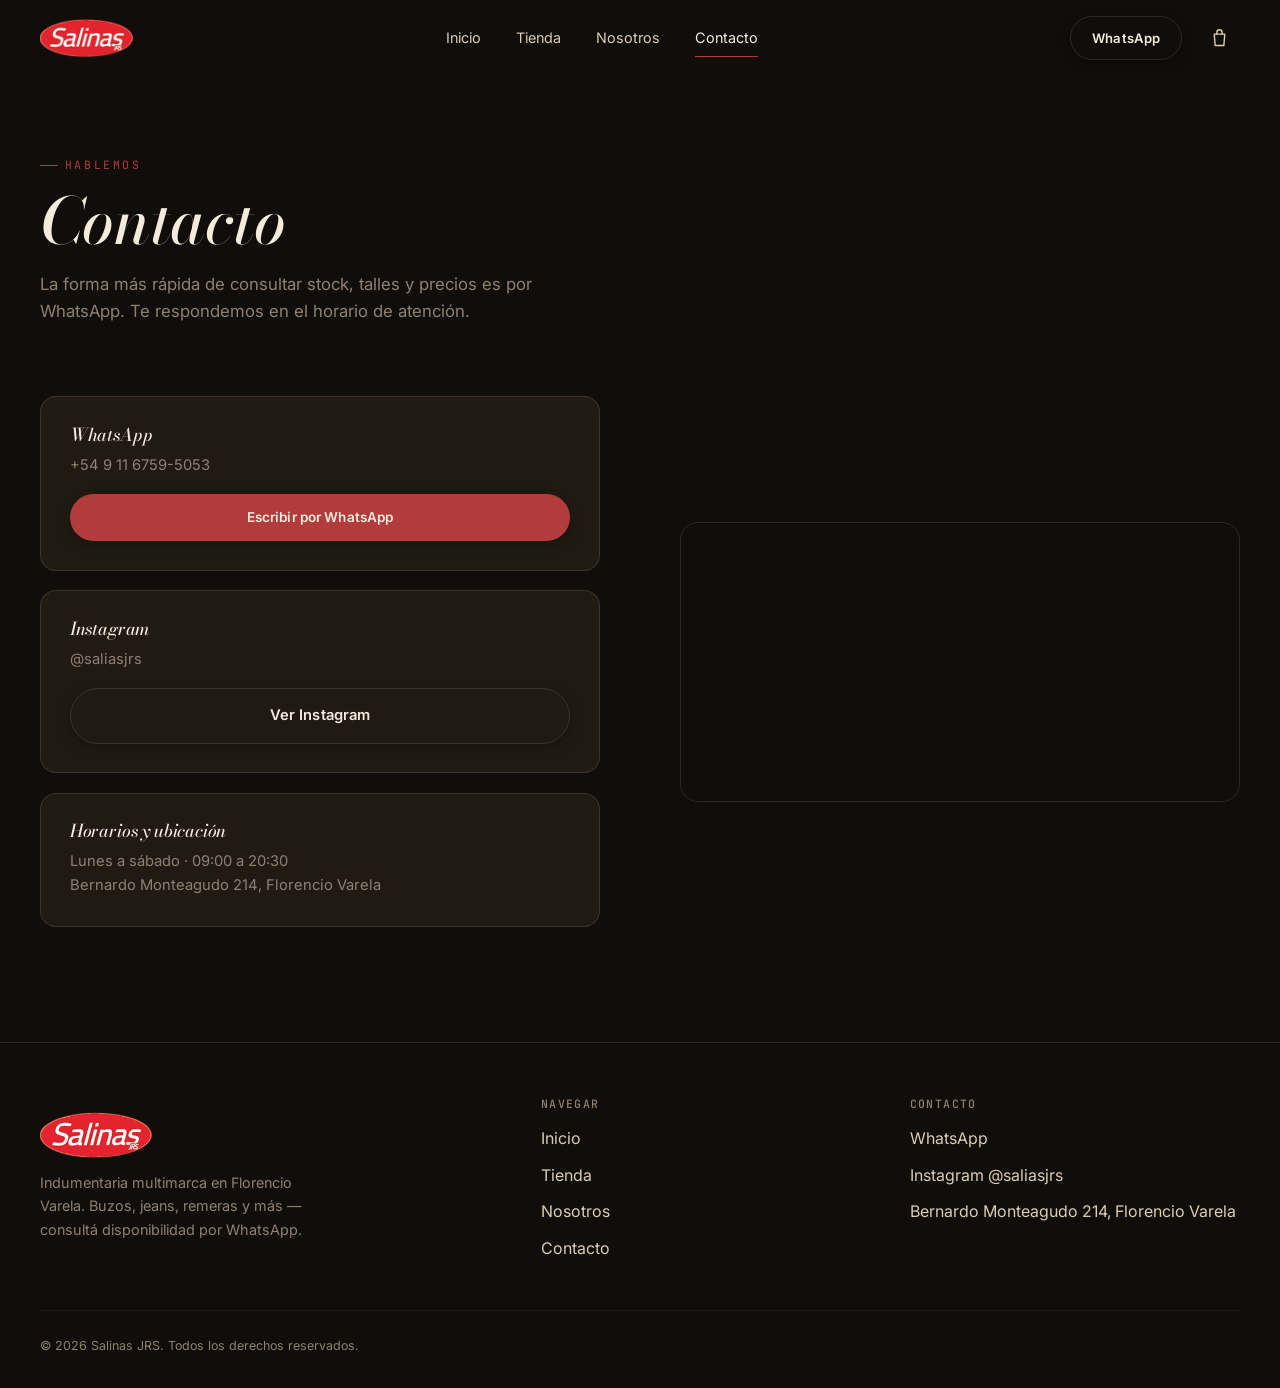
==== contacto.html @ 75f99c07 "Add files via upload" ====
<!doctype html>
<html lang="es">
<head>
<meta charset="utf-8">
<meta name="viewport" content="width=device-width, initial-scale=1">
<title>Contacto · Salinas JRS</title>
<meta name="description" content="Contactá a Salinas JRS por WhatsApp o Instagram. Florencio Varela, Buenos Aires. Lunes a sábado de 09:00 a 20:30.">
<link rel="preconnect" href="https://fonts.googleapis.com">
<link rel="preconnect" href="https://fonts.gstatic.com" crossorigin>
<link rel="stylesheet" href="https://fonts.googleapis.com/css2?family=Bodoni+Moda:ital,wght@0,500;1,500;1,600&family=Inter:wght@300;400;500;600&family=JetBrains+Mono:wght@400;500&display=swap">
<link rel="stylesheet" href="styles.css?v=20260705">
</head>
<body>
<a class="skip-link" href="#main">Saltar al contenido</a>

<div class="splash" data-splash aria-hidden="true">
  <div>
    <p class="splash-mark">Salinas JRS</p>
    <span class="splash-line"></span>
  </div>
</div>

<div class="cursor" data-cursor-root aria-hidden="true">
  <span class="cursor-dot"></span>
  <span class="cursor-ring"></span>
</div>

<header class="nav">
  <div class="container nav-inner">
    <a href="index.html" class="nav-logo"><img src="assets/img/logo.png" alt="Salinas JRS" width="397" height="170"></a>
    <nav class="nav-links" aria-label="Principal">
      <a class="nav-link" href="index.html">Inicio</a>
      <a class="nav-link" href="tienda.html">Tienda</a>
      <a class="nav-link" href="nosotros.html">Nosotros</a>
      <a class="nav-link is-active" href="contacto.html">Contacto</a>
    </nav>
    <div class="nav-actions">
      <a class="btn btn-ghost" href="https://wa.me/5491167595053" target="_blank" rel="noopener">WhatsApp</a>
      <button class="cart-btn" data-cart-btn aria-label="Ver carrito"><svg viewBox="0 0 24 24" fill="none" stroke="currentColor" stroke-width="1.6" stroke-linecap="round" stroke-linejoin="round"><path d="M6 7h12l-1 13H7L6 7Z"/><path d="M9 7V5a3 3 0 0 1 6 0v2"/></svg><span class="cart-badge" data-cart-badge>0</span></button>
      <button class="nav-burger" data-nav-burger aria-label="Abrir menú"><span></span></button>
    </div>
  </div>
</header>

<div class="nav-mobile" data-nav-mobile aria-hidden="true">
  <button class="nav-mobile-close" data-nav-close aria-label="Cerrar menú">CERRAR ✕</button>
  <nav class="nav-mobile-links" aria-label="Menú móvil">
    <a href="index.html">Inicio</a>
    <a href="tienda.html">Tienda</a>
    <a href="nosotros.html">Nosotros</a>
    <a href="contacto.html">Contacto</a>
  </nav>
</div>

<div class="cart-overlay" data-cart-overlay></div>
<aside class="cart-drawer" data-cart-drawer aria-label="Carrito de compras">
  <div class="cart-head">
    <h2>Tu carrito</h2>
    <button class="cart-close" data-cart-close aria-label="Cerrar carrito">CERRAR ✕</button>
  </div>
  <div class="cart-items" data-cart-items>
    <p class="cart-empty">Todavía no agregaste productos.</p>
  </div>
  <div class="cart-foot">
    <div class="cart-total">
      <span class="cart-total-label">Total</span>
      <span class="cart-total-value" data-cart-total>$0</span>
    </div>
    <button type="button" class="btn btn-whatsapp btn-block" data-cart-checkout>Finalizar pedido por WhatsApp</button>
    <button type="button" class="btn btn-pay btn-block" data-cart-pay>Pagar con tarjeta (cuotas)</button>
    <p class="cart-pay-error" data-cart-pay-error></p>
    <p class="cart-pay-hint">Pago seguro con Mercado Pago</p>
  </div>
</aside>

<main id="main">

  <section class="page-header">
    <div class="page-header-bg" aria-hidden="true"><img src="assets/img/contacto.jpg" alt=""></div>
    <div class="container">
      <span class="eyebrow">Hablemos</span>
      <h1 class="page-title" style="margin-top:.8rem;">Contacto</h1>
      <p class="section-sub" style="margin-top:1rem;">La forma más rápida de consultar stock, talles y precios es por WhatsApp. Te respondemos en el horario de atención.</p>
    </div>
  </section>

  <section class="section" style="padding-top:1rem;" data-reveal>
    <div class="container story">
      <div class="story-text">
        <div class="info-grid" style="grid-template-columns:1fr;">
          <div class="info-card">
            <h3>WhatsApp</h3>
            <p style="margin-bottom:1rem;">+54 9 11 6759-5053</p>
            <a class="btn btn-whatsapp" href="https://wa.me/5491167595053?text=Hola!%20Quiero%20hacer%20una%20consulta" target="_blank" rel="noopener">Escribir por WhatsApp</a>
          </div>
          <div class="info-card">
            <h3>Instagram</h3>
            <p style="margin-bottom:1rem;">@saliasjrs</p>
            <a class="btn btn-ghost btn-block" href="https://instagram.com/saliasjrs" target="_blank" rel="noopener">Ver Instagram</a>
          </div>
          <div class="info-card">
            <h3>Horarios y ubicación</h3>
            <p>Lunes a sábado · 09:00 a 20:30<br>Bernardo Monteagudo 214, Florencio Varela</p>
          </div>
        </div>
      </div>
      <div>
        <div class="map-frame">
          <iframe src="https://www.google.com/maps/embed?origin=mfe&pb=!1m2!2m1!1sBernardo+Monteagudo+214%2C+Florencio+Varela%2C+Buenos+Aires%2C+Argentina" loading="lazy" title="Ubicación de Salinas JRS — Bernardo Monteagudo 214, Florencio Varela" referrerpolicy="no-referrer-when-downgrade"></iframe>
        </div>
      </div>
    </div>
  </section>

</main>

<footer class="footer">
  <div class="container">
    <div class="footer-grid">
      <div class="footer-brand">
        <p class="footer-logo"><img src="assets/img/logo.png" alt="Salinas JRS" width="397" height="170" loading="lazy"></p>
        <p>Indumentaria multimarca en Florencio Varela. Buzos, jeans, remeras y más — consultá disponibilidad por WhatsApp.</p>
      </div>
      <div>
        <h4>Navegar</h4>
        <div class="footer-links">
          <a href="index.html">Inicio</a>
          <a href="tienda.html">Tienda</a>
          <a href="nosotros.html">Nosotros</a>
          <a href="contacto.html">Contacto</a>
        </div>
      </div>
      <div>
        <h4>Contacto</h4>
        <div class="footer-links">
          <a href="https://wa.me/5491167595053" target="_blank" rel="noopener">WhatsApp</a>
          <a href="https://instagram.com/saliasjrs" target="_blank" rel="noopener">Instagram @saliasjrs</a>
          <a href="contacto.html">Bernardo Monteagudo 214, Florencio Varela</a>
        </div>
      </div>
    </div>
    <div class="footer-bottom">
      <span>© 2026 Salinas JRS. Todos los derechos reservados.</span>
    </div>
  </div>
</footer>

<script defer src="lib/gsap.min.js"></script>
<script defer src="lib/ScrollTrigger.min.js"></script>
<script defer src="lib/manifest.js"></script>
<script defer src="main.js?v=20260705"></script>
</body>
</html>
---- styles.css ----
/* =============================================================
   1. Tokens
   ============================================================= */
@property --mesh-angle { syntax: "<angle>"; inherits: false; initial-value: 0deg; }
@property --mesh-x { syntax: "<percentage>"; inherits: false; initial-value: 30%; }
@property --mesh-y { syntax: "<percentage>"; inherits: false; initial-value: 40%; }

:root {
  --bg:        #100D0A;
  --bg-2:      #17120D;
  --bg-3:      #211A12;
  --bg-4:      #2A2117;
  --cream:     #F3ECDD;
  --cream-2:   #DBCDB4;
  --cream-3:   #8F8171;
  --accent:    #B23B3B;
  --accent-2:  #7A2424;
  --accent-soft: rgba(178,59,59,.16);
  --line:      rgba(243,236,221,.12);
  --line-soft: rgba(243,236,221,.06);

  --serif: "Bodoni Moda", "Times New Roman", serif;
  --sans:  "Inter", -apple-system, BlinkMacSystemFont, "Segoe UI", system-ui, sans-serif;
  --mono:  "JetBrains Mono", "IBM Plex Mono", monospace;

  --ease-out:  cubic-bezier(0.16, 1, 0.3, 1);
  --ease-in:   cubic-bezier(0.7, 0, 0.84, 0);
  --ease-soft: cubic-bezier(0.25, 0.46, 0.45, 0.94);
  --ease-bounce: cubic-bezier(0.34, 1.56, 0.64, 1);

  --nav-h: 76px;
  --container: 1320px;
}

/* =============================================================
   2. Reset & base
   ============================================================= */
*, *::before, *::after { box-sizing: border-box; margin: 0; }
html {
  -webkit-text-size-adjust: 100%;
  tab-size: 2;
  scroll-behavior: smooth;
  background: var(--bg);
}
@media (prefers-reduced-motion: reduce) { html { scroll-behavior: auto; } }

body {
  font-family: var(--sans);
  font-size: 16px;
  line-height: 1.6;
  color: var(--cream-2);
  background: var(--bg);
  -webkit-font-smoothing: antialiased;
  -moz-osx-font-smoothing: grayscale;
  text-rendering: optimizeLegibility;
  overflow-x: clip;
  overscroll-behavior-y: none;
  opacity: 0;
  transition: opacity .5s var(--ease-out);
}
html.is-ready body { opacity: 1; }

img, svg, video { display: block; max-width: 100%; }
img { height: auto; }
button { font: inherit; color: inherit; cursor: pointer; border: 0; background: none; }
a { color: inherit; text-decoration: none; }
p { text-wrap: pretty; }
ul { list-style: none; padding: 0; }
h1, h2, h3, h4 { text-wrap: balance; line-height: 1.05; letter-spacing: -0.01em; font-family: var(--serif); font-weight: 500; color: var(--cream); }
::selection { background: var(--accent); color: var(--bg); }

:focus-visible { outline: 2px solid var(--accent); outline-offset: 3px; border-radius: 4px; }

.skip-link {
  position: fixed; top: -100px; left: 1rem; z-index: 9999;
  padding: .6rem 1rem; background: var(--cream); color: var(--bg);
  border-radius: 8px; font-weight: 600; font-size: .85rem;
}
.skip-link:focus { top: 1rem; }

@view-transition { navigation: auto; }
::view-transition-old(root), ::view-transition-new(root) {
  animation-duration: .6s; animation-timing-function: var(--ease-out);
}
::view-transition-old(root) { animation-name: fadeOutUp; }
::view-transition-new(root) { animation-name: fadeInUp; }
@keyframes fadeOutUp { to { opacity: 0; transform: translateY(-12px); } }
@keyframes fadeInUp { from { opacity: 0; transform: translateY(12px); } }

/* =============================================================
   3. Utilities
   ============================================================= */
.container { max-width: var(--container); margin-inline: auto; padding-inline: 1.25rem; }
@media (min-width: 720px) { .container { padding-inline: 2.5rem; } }
.sr-only {
  position: absolute; width: 1px; height: 1px; padding: 0; margin: -1px;
  overflow: hidden; clip: rect(0,0,0,0); white-space: nowrap; border: 0;
}
.eyebrow {
  font-family: var(--mono); font-size: .72rem; letter-spacing: .22em; text-transform: uppercase;
  color: var(--accent); display: inline-flex; align-items: center; gap: .6em;
}
.eyebrow::before { content: ""; width: 18px; height: 1px; background: var(--accent); }

[data-reveal] {
  opacity: 0; transform: translateY(36px);
  transition: opacity .8s var(--ease-soft), transform .8s var(--ease-soft);
}
[data-reveal].is-revealed { opacity: 1; transform: none; }
[data-reveal][data-split] { opacity: 1; transform: none; }

/* =============================================================
   4. Typography
   ============================================================= */
.section-title {
  font-size: clamp(2rem, 4.4vw, 3.6rem);
  font-style: italic;
}
.section-sub { color: var(--cream-3); max-width: 46ch; margin-top: .9rem; font-size: 1.05rem; }

.split-word, .split-char { display: inline-block; will-change: transform, opacity; }

/* =============================================================
   5. Components
   ============================================================= */
.btn {
  display: inline-flex; align-items: center; gap: .6rem;
  padding: .95rem 1.7rem; border-radius: 999px;
  font-size: .92rem; font-weight: 600; letter-spacing: .01em;
  box-shadow: 0 4px 14px rgba(0,0,0,.25);
  transition: transform .45s var(--ease-soft), box-shadow .45s var(--ease-soft), background .3s, color .3s;
  white-space: nowrap;
}
.btn:hover { transform: translateY(-4px); box-shadow: 0 22px 46px rgba(0,0,0,.35), 0 10px 22px var(--accent-soft); }
.btn:active { transform: translateY(-1px); transition-duration: .12s; }

.btn-primary { background: var(--accent); color: #17120D; }
.btn-ghost { background: transparent; color: var(--cream); border: 1px solid var(--line); }
.btn-whatsapp {
  background: var(--accent); color: var(--cream); width: 100%; justify-content: center;
  padding: .8rem 1.2rem; font-size: .85rem;
}
.btn-whatsapp:hover { background: var(--accent-2); }
.btn-block { width: 100%; justify-content: center; }

.chip {
  font-family: var(--mono); font-size: .74rem; letter-spacing: .04em;
  padding: .4rem .85rem; border-radius: 999px; border: 1px solid var(--line);
  color: var(--cream-3); transition: background .3s, color .3s, border-color .3s;
}
.chip:hover, .chip.is-active { background: var(--accent); color: #17120D; border-color: var(--accent); }

.card { position: relative; }
.has-tilt {
  --rx: 0deg; --ry: 0deg;
  transform: perspective(1000px) rotateX(var(--rx)) rotateY(var(--ry));
  transform-style: preserve-3d;
  transition: transform .55s var(--ease-soft);
}
.has-tilt:hover { transition-duration: .15s; }

.has-halo { position: relative; isolation: isolate; }
.has-halo::before {
  content: ""; position: absolute; inset: -1px; z-index: -1; border-radius: inherit;
  background: radial-gradient(260px circle at var(--mx, 50%) var(--my, 50%), var(--accent-soft), transparent 65%);
  opacity: 0; transition: opacity .4s;
}
.has-halo:hover::before { opacity: 1; }

/* =============================================================
   6. Cursor
   ============================================================= */
.cursor {
  position: fixed; top: 0; left: 0; pointer-events: none; z-index: 9999;
  display: none; mix-blend-mode: difference; opacity: 0;
  transition: opacity .25s var(--ease-out);
}
.cursor.is-ready { opacity: 1; }
@media (hover: hover) and (pointer: fine) { .cursor { display: block; } }
.cursor-dot, .cursor-ring { position: fixed; top: 0; left: 0; pointer-events: none; will-change: transform; }
.cursor-dot { width: 5px; height: 5px; margin: -2.5px; background: var(--cream); border-radius: 50%; }
.cursor-ring {
  width: 32px; height: 32px; margin: -16px; border: 1px solid var(--cream); border-radius: 50%;
  transition: width .35s var(--ease-out), height .35s var(--ease-out), margin .35s var(--ease-out);
}
.cursor.is-interactive .cursor-ring { width: 52px; height: 52px; margin: -26px; }
.has-cursor, .has-cursor a, .has-cursor button { cursor: none; }

/* =============================================================
   7. Splash
   ============================================================= */
.splash {
  position: fixed; inset: 0; z-index: 10000; background: var(--bg);
  display: grid; place-items: center;
  transition: opacity .9s, clip-path 1.1s;
  animation: splashSafety .01s 4.5s forwards;
}
.splash.is-out { opacity: 0; pointer-events: none; clip-path: inset(0 0 100% 0); }
@keyframes splashSafety { to { opacity: 0; pointer-events: none; clip-path: inset(0 0 100% 0); } }
.splash-mark {
  font-family: var(--serif); font-style: italic; font-size: clamp(1.8rem, 5vw, 3rem); color: var(--cream);
  letter-spacing: .02em;
}
.splash-line {
  display: block; width: 64px; height: 1px; background: var(--accent); margin: 1.2rem auto 0;
  animation: splashLine 1.6s var(--ease-soft) infinite;
}
@keyframes splashLine { 0%,100% { transform: scaleX(.3); opacity: .5; } 50% { transform: scaleX(1); opacity: 1; } }

/* =============================================================
   8. Navigation
   ============================================================= */
.nav {
  position: fixed; top: 0; inset-inline: 0; z-index: 100; height: var(--nav-h);
  display: flex; align-items: center;
  transition: background-color .4s var(--ease-out), backdrop-filter .4s var(--ease-out), box-shadow .4s var(--ease-out);
}
.nav.is-scrolled {
  background: rgba(16,13,10,.86); backdrop-filter: blur(14px); -webkit-backdrop-filter: blur(14px);
  box-shadow: 0 1px 0 var(--line);
}
.nav-inner { display: flex; align-items: center; justify-content: space-between; width: 100%; }
.nav-logo { display: flex; align-items: center; }
.nav-logo img { height: 40px; width: auto; display: block; border-radius: 6px; }
.nav-links { display: none; align-items: center; gap: 2.2rem; }
@media (min-width: 960px) { .nav-links { display: flex; } }
.nav-link { position: relative; font-size: .9rem; padding: .25rem 0; color: var(--cream-2); }
.nav-link::after {
  content: ""; position: absolute; left: 0; right: 0; bottom: -3px; height: 1px; background: var(--accent);
  transform: scaleX(0); transform-origin: right; transition: transform .45s var(--ease-out);
}
.nav-link:hover::after, .nav-link.is-active::after { transform: scaleX(1); transform-origin: left; }
.nav-link.is-active { color: var(--cream); }
.nav-actions { display: flex; align-items: center; gap: 1rem; }
.nav-actions .btn { padding: .65rem 1.3rem; font-size: .82rem; }
.nav-actions .btn-ghost { display: none; }
@media (min-width: 720px) { .nav-actions .btn-ghost { display: inline-flex; } }

.nav-burger {
  display: grid; place-items: center; width: 42px; height: 42px;
}
@media (min-width: 960px) { .nav-burger { display: none; } }
.nav-burger span { position: relative; width: 20px; height: 1px; background: var(--cream); }
.nav-burger span::before, .nav-burger span::after {
  content: ""; position: absolute; left: 0; width: 20px; height: 1px; background: var(--cream); transition: transform .3s;
}
.nav-burger span::before { top: -6px; }
.nav-burger span::after { top: 6px; }

.nav-mobile {
  position: fixed; inset: 0; z-index: 110; background: var(--bg-2); color: var(--cream);
  display: grid; place-items: center; clip-path: inset(0 0 100% 0);
  transition: clip-path .65s var(--ease-soft);
}
.nav-mobile[aria-hidden="false"] { clip-path: inset(0); }
.nav-mobile-links { display: flex; flex-direction: column; gap: 1.6rem; text-align: center; }
.nav-mobile-links a { font-family: var(--serif); font-style: italic; font-size: 2.2rem; }
.nav-mobile-close { position: absolute; top: 1.6rem; right: 1.6rem; font-family: var(--mono); font-size: .85rem; }

/* =============================================================
   9. Hero
   ============================================================= */
.hero {
  position: relative; min-height: 100svh; display: flex; align-items: center;
  overflow: hidden; isolation: isolate; padding-top: var(--nav-h);
}
.hero-bg { position: absolute; inset: 0; z-index: -3; }
.hero-bg img {
  width: 100%; height: 100%; object-fit: cover; object-position: center 30%;
  filter: saturate(1.05) contrast(1.05) brightness(.42);
}
.hero-bg::after {
  content: ""; position: absolute; inset: 0;
  background: linear-gradient(180deg, rgba(16,13,10,.35) 0%, rgba(16,13,10,.55) 55%, var(--bg) 96%);
}
.hero-mesh {
  position: absolute; inset: -15%; z-index: -2;
  background:
    radial-gradient(55% 45% at var(--mesh-x) var(--mesh-y), rgba(178,59,59,.4), transparent 62%),
    conic-gradient(from var(--mesh-angle), rgba(122,36,36,.22), rgba(178,59,59,.08), rgba(122,36,36,.22));
  filter: blur(90px) saturate(120%);
  opacity: .85; mix-blend-mode: screen;
  animation: meshShift 24s linear infinite;
}
@keyframes meshShift {
  0%   { --mesh-angle: 0deg;   --mesh-x: 24%; --mesh-y: 36%; }
  50%  { --mesh-angle: 180deg; --mesh-x: 74%; --mesh-y: 58%; }
  100% { --mesh-angle: 360deg; --mesh-x: 24%; --mesh-y: 36%; }
}
.hero-grain {
  position: absolute; inset: 0; z-index: -1; pointer-events: none; opacity: .16; mix-blend-mode: overlay;
  background-image: url("data:image/svg+xml;utf8,<svg xmlns='http://www.w3.org/2000/svg' viewBox='0 0 200 200'><filter id='n'><feTurbulence type='fractalNoise' baseFrequency='0.9' numOctaves='3' stitchTiles='stitch'/><feColorMatrix values='0 0 0 0 0 0 0 0 0 0 0 0 0 0 0 0 0 0 0.5 0'/></filter><rect width='100%25' height='100%25' filter='url(%23n)'/></svg>");
  background-size: 220px 220px;
}
.hero-inner { max-width: 880px; }
.hero-title { font-size: clamp(2.6rem, 7.2vw, 6rem); font-style: italic; margin-top: 1.3rem; max-width: 16ch; }
.hero-title em { color: var(--accent); font-style: italic; }
.hero-sub { margin-top: 1.4rem; max-width: 46ch; font-size: 1.1rem; color: var(--cream-2); }
.hero-actions { display: flex; flex-wrap: wrap; gap: 1rem; margin-top: 2.4rem; }
.hero-meta { display: flex; gap: 1.6rem; margin-top: 3rem; flex-wrap: wrap; }
.hero-meta-item { font-family: var(--mono); font-size: .78rem; color: var(--cream-3); display: flex; align-items: center; gap: .5rem; }
.hero-meta-item .dot { width: 6px; height: 6px; border-radius: 50%; background: var(--accent); }

.scroll-hint {
  position: absolute; bottom: 2.4rem; left: 50%; transform: translateX(-50%);
  font-family: var(--mono); font-size: .68rem; letter-spacing: .18em; text-transform: uppercase; color: var(--cream-3);
  display: flex; flex-direction: column; align-items: center; gap: .6rem;
}
.scroll-hint::after { content: ""; width: 1px; height: 34px; background: linear-gradient(var(--accent), transparent); animation: scrollHint 2s ease-in-out infinite; }
@keyframes scrollHint { 0% { transform: scaleY(0); transform-origin: top; } 50% { transform: scaleY(1); transform-origin: top; } 51% { transform-origin: bottom; } 100% { transform: scaleY(0); transform-origin: bottom; } }

/* =============================================================
   10. Marquee
   ============================================================= */
.marquee-section { padding-block: 2.6rem; border-block: 1px solid var(--line); }
.marquee { overflow: hidden; position: relative; }
.marquee::before, .marquee::after {
  content: ""; position: absolute; top: 0; bottom: 0; width: 100px; z-index: 2; pointer-events: none;
}
.marquee::before { left: 0; background: linear-gradient(90deg, var(--bg), transparent); }
.marquee::after { right: 0; background: linear-gradient(270deg, var(--bg), transparent); }
.marquee-track { display: inline-flex; gap: 3rem; white-space: nowrap; will-change: transform; }
.marquee-track span { font-family: var(--serif); font-style: italic; font-size: 1.5rem; color: var(--cream-3); }
.marquee-track span.dot { color: var(--accent); font-family: var(--sans); }

/* =============================================================
   11. Sections general
   ============================================================= */
.section { padding-block: clamp(4rem, 9vw, 8rem); position: relative; }
.section-head { display: flex; flex-direction: column; gap: .8rem; margin-bottom: 3rem; }
.section-head-row { display: flex; justify-content: space-between; align-items: flex-end; gap: 2rem; flex-wrap: wrap; }

/* =============================================================
   12. Showcase pinned horizontal (colecciones)
   ============================================================= */
.showcase { position: relative; }
.showcase-viewport { overflow: hidden; }
.showcase-track { display: flex; gap: 1.4rem; padding-block: 1rem; will-change: transform; }
.showcase-card {
  position: relative; flex: 0 0 auto; width: min(78vw, 380px); aspect-ratio: 3/4;
  border-radius: 18px; overflow: hidden; background: var(--bg-3);
  border: 1px solid var(--line);
}
.showcase-card img { position: absolute; inset: 0; width: 100%; height: 100%; object-fit: cover; transition: transform .8s var(--ease-soft), filter .55s; }
.showcase-card:hover img { transform: scale(1.08); filter: saturate(1.15) brightness(1.03); }
.showcase-card-overlay {
  position: absolute; inset: 0; background: linear-gradient(180deg, transparent 40%, rgba(16,13,10,.92) 100%);
  display: flex; align-items: flex-end; padding: 1.6rem;
}
.showcase-card-title { font-size: 1.5rem; font-style: italic; color: var(--cream); }
.showcase-card-count { font-family: var(--mono); font-size: .72rem; color: var(--cream-3); margin-top: .3rem; display: block; }

/* =============================================================
   13. Product grid & card (signature: tilt + halo)
   ============================================================= */
.filters { display: flex; gap: .7rem; flex-wrap: wrap; }
.product-grid {
  display: grid; grid-template-columns: repeat(2, 1fr); gap: 1rem;
}
@media (min-width: 720px) { .product-grid { grid-template-columns: repeat(3, 1fr); gap: 1.4rem; } }
@media (min-width: 1280px) { .product-grid { grid-template-columns: repeat(4, 1fr); } }

.product-card {
  background: var(--bg-3); border: 1px solid var(--line); border-radius: 16px; overflow: hidden;
  display: flex; flex-direction: column;
}
.product-media { position: relative; aspect-ratio: 3/4; overflow: hidden; background: var(--bg-4); }
.product-img { position: absolute; inset: 0; width: 100%; height: 100%; object-fit: cover; transition: opacity .6s var(--ease-soft), transform .8s var(--ease-soft); }
.product-img.img-b { opacity: 0; }
.product-card:hover .product-img.img-a { transform: scale(1.06); opacity: 0; }
.product-card:hover .product-img.img-b { opacity: 1; transform: scale(1.06); }
.product-card:hover .product-media { box-shadow: inset 0 0 0 1px var(--accent-soft); }
.product-body { padding: 1.1rem 1.1rem 1.3rem; display: flex; flex-direction: column; gap: .5rem; flex: 1; }
.product-cat { font-family: var(--mono); font-size: .66rem; letter-spacing: .12em; text-transform: uppercase; color: var(--accent); }
.product-name { font-size: 1.05rem; font-style: italic; }
.product-price { font-family: var(--mono); font-size: 1rem; color: var(--cream); margin-top: -.2rem; }
.product-sizes { display: flex; flex-wrap: wrap; gap: .35rem; margin-block: .3rem .5rem; }
.size-chip {
  font-family: var(--mono); font-size: .64rem; padding: .3rem .6rem; border: 1px solid var(--line); border-radius: 999px;
  color: var(--cream-3); background: transparent; cursor: pointer;
  transition: background .25s var(--ease-out), color .25s var(--ease-out), border-color .25s var(--ease-out);
}
.size-chip:hover { border-color: var(--accent); color: var(--cream); }
.size-chip.is-selected { background: var(--accent); border-color: var(--accent); color: var(--cream); }
.product-sizes-hint { font-size: .7rem; color: var(--cream-3); opacity: 0; height: 0; overflow: hidden; transition: opacity .25s, height .25s; }
.product-sizes-hint.is-visible { opacity: 1; height: auto; margin-bottom: .2rem; }
.btn-add-cart { margin-top: .2rem; }
.btn:disabled { opacity: .55; cursor: not-allowed; transform: none !important; box-shadow: none !important; }
.product-whatsapp-link { text-align: center; font-size: .78rem; color: var(--cream-3); margin-top: -.1rem; }
.product-whatsapp-link a { color: var(--accent); text-decoration: underline; text-underline-offset: 2px; }
.product-empty, .product-error {
  grid-column: 1 / -1; text-align: center; padding: 4rem 1rem; color: var(--cream-3);
}
.product-skeleton { grid-column: 1/-1; text-align: center; padding: 4rem 1rem; color: var(--cream-3); font-family: var(--mono); font-size: .8rem; letter-spacing: .08em; }

/* =============================================================
   13b. Cart
   ============================================================= */
.cart-btn { position: relative; display: grid; place-items: center; width: 42px; height: 42px; }
.cart-btn svg { width: 21px; height: 21px; }
.cart-badge {
  position: absolute; top: 2px; right: 0; min-width: 17px; height: 17px; padding: 0 4px;
  display: grid; place-items: center; border-radius: 999px; background: var(--accent); color: var(--cream);
  font-family: var(--mono); font-size: .62rem; line-height: 1; opacity: 0; transform: scale(.6);
  transition: opacity .25s var(--ease-bounce), transform .25s var(--ease-bounce);
}
.cart-badge.is-visible { opacity: 1; transform: scale(1); }

.cart-overlay {
  position: fixed; inset: 0; z-index: 120; background: rgba(8,6,4,.6);
  opacity: 0; pointer-events: none; transition: opacity .4s var(--ease-out);
}
.cart-overlay.is-open { opacity: 1; pointer-events: auto; }

.cart-drawer {
  position: fixed; top: 0; right: 0; bottom: 0; z-index: 121; width: min(420px, 100vw);
  background: var(--bg-2); border-left: 1px solid var(--line);
  display: flex; flex-direction: column;
  transform: translateX(100%); transition: transform .5s var(--ease-soft);
}
.cart-drawer.is-open { transform: translateX(0); }
.cart-head { display: flex; align-items: center; justify-content: space-between; padding: 1.4rem 1.4rem 1.1rem; border-bottom: 1px solid var(--line); }
.cart-head h2 { font-size: 1.3rem; font-style: italic; }
.cart-close { width: 36px; height: 36px; display: grid; place-items: center; font-family: var(--mono); font-size: .8rem; color: var(--cream-3); }
.cart-close:hover { color: var(--cream); }
.cart-items { flex: 1; overflow-y: auto; padding: 1rem 1.4rem; display: flex; flex-direction: column; gap: 1rem; }
.cart-empty { color: var(--cream-3); text-align: center; padding: 3rem 1rem; font-size: .92rem; }
.cart-item { display: grid; grid-template-columns: 64px 1fr auto; gap: .9rem; align-items: center; }
.cart-item-img { width: 64px; height: 80px; border-radius: 10px; overflow: hidden; background: var(--bg-4); }
.cart-item-img img { width: 100%; height: 100%; object-fit: cover; }
.cart-item-name { font-size: .92rem; font-style: italic; }
.cart-item-meta { font-family: var(--mono); font-size: .7rem; color: var(--cream-3); margin-top: .2rem; }
.cart-item-price { font-family: var(--mono); font-size: .82rem; color: var(--cream); margin-top: .3rem; }
.cart-item-qty { display: flex; align-items: center; gap: .4rem; margin-top: .4rem; }
.cart-qty-btn {
  width: 22px; height: 22px; border: 1px solid var(--line); border-radius: 6px; display: grid; place-items: center;
  font-family: var(--mono); font-size: .8rem; color: var(--cream-2);
}
.cart-qty-btn:hover { border-color: var(--accent); color: var(--cream); }
.cart-qty-value { font-family: var(--mono); font-size: .8rem; min-width: 1.2em; text-align: center; }
.cart-item-remove { justify-self: end; align-self: start; font-family: var(--mono); font-size: .68rem; color: var(--cream-3); text-decoration: underline; text-underline-offset: 2px; }
.cart-item-remove:hover { color: var(--accent); }
.cart-foot { border-top: 1px solid var(--line); padding: 1.2rem 1.4rem 1.6rem; }
.cart-total { display: flex; justify-content: space-between; align-items: baseline; margin-bottom: 1rem; }
.cart-total-label { color: var(--cream-3); font-size: .85rem; }
.cart-total-value { font-family: var(--mono); font-size: 1.3rem; color: var(--cream); }
.btn-pay { background: var(--cream); color: var(--bg); margin-top: .7rem; }
.btn-pay:hover { background: var(--cream-2); }
.cart-pay-error {
  color: var(--accent); font-size: .78rem; text-align: center; margin-top: .8rem;
  opacity: 0; height: 0; overflow: hidden; transition: opacity .25s, height .25s;
}
.cart-pay-error.is-visible { opacity: 1; height: auto; }
.cart-pay-hint { font-size: .7rem; color: var(--cream-3); text-align: center; margin-top: .6rem; }

/* =============================================================
   14. Story / Nosotros blocks
   ============================================================= */
.story {
  display: grid; grid-template-columns: 1fr; gap: 2.6rem; align-items: center;
}
@media (min-width: 960px) { .story { grid-template-columns: 1fr 1fr; gap: 5rem; } }
.story-figure { position: relative; border-radius: 20px; overflow: hidden; aspect-ratio: 4/5; }
.story-figure img { width: 100%; height: 100%; object-fit: cover; }
.story-figure-stack { display: flex; flex-direction: column; gap: 1rem; aspect-ratio: auto; overflow: visible; }
.story-figure-stack img { border-radius: 20px; aspect-ratio: 4/5; height: auto; }
.story-text p + p { margin-top: 1.1rem; }
.story-list { margin-top: 2rem; display: flex; flex-direction: column; gap: 1rem; }
.story-list li { display: flex; gap: .9rem; align-items: baseline; }
.story-list .num { font-family: var(--mono); color: var(--accent); font-size: .82rem; }

/* =============================================================
   15. Contact / info blocks
   ============================================================= */
.info-grid { display: grid; grid-template-columns: 1fr; gap: 1.2rem; }
@media (min-width: 720px) { .info-grid { grid-template-columns: repeat(3, 1fr); } }
.info-card { background: var(--bg-3); border: 1px solid var(--line); border-radius: 16px; padding: 1.8rem; }
.info-card h3 { font-size: 1.1rem; font-style: italic; margin-bottom: .6rem; }
.info-card p { color: var(--cream-3); font-size: .92rem; }
.map-frame { border-radius: 18px; overflow: hidden; border: 1px solid var(--line); aspect-ratio: 16/8; }
.map-frame iframe { width: 100%; height: 100%; border: 0; filter: grayscale(.3) invert(.92) contrast(.9); }

/* =============================================================
   16. Footer
   ============================================================= */
.footer { border-top: 1px solid var(--line); padding-block: 3.4rem 2rem; }
.footer-grid { display: grid; grid-template-columns: 1fr; gap: 2.4rem; }
@media (min-width: 720px) { .footer-grid { grid-template-columns: 1.4fr 1fr 1fr; } }
.footer-logo { display: block; }
.footer-logo img { height: 48px; width: auto; display: block; border-radius: 6px; }
.footer-brand p { color: var(--cream-3); margin-top: .8rem; max-width: 32ch; font-size: .9rem; }
.footer h4 { font-family: var(--mono); font-size: .72rem; letter-spacing: .12em; text-transform: uppercase; color: var(--cream-3); margin-bottom: 1rem; font-style: normal; }
.footer-links { display: flex; flex-direction: column; gap: .7rem; }
.footer-links a:hover { color: var(--accent); }
.footer-bottom {
  margin-top: 3rem; padding-top: 1.6rem; border-top: 1px solid var(--line-soft);
  display: flex; flex-wrap: wrap; justify-content: space-between; gap: 1rem;
  font-size: .78rem; color: var(--cream-3);
}
.footer-bottom a { text-decoration: underline; text-underline-offset: 3px; }

/* =============================================================
   17. Page header (subpages)
   ============================================================= */
.page-header {
  position: relative; padding-top: calc(var(--nav-h) + 4.5rem); padding-bottom: 3.5rem; overflow: hidden;
}
.page-header-bg { position: absolute; inset: 0; z-index: -2; }
.page-header-bg img { width: 100%; height: 100%; object-fit: cover; filter: saturate(1.05) contrast(1.05) brightness(.5); }
.page-header-bg::after {
  content: ""; position: absolute; inset: 0; z-index: -1;
  background: linear-gradient(180deg, rgba(16,13,10,.55), var(--bg) 92%);
}
.page-title { font-size: clamp(2.2rem, 5.5vw, 4rem); font-style: italic; }

/* =============================================================
   18. Responsive breakpoints (global helpers)
   ============================================================= */
@media (min-width: 540px) { }
@media (min-width: 720px) { }
@media (min-width: 960px) { }
@media (min-width: 1280px) { }
@media (min-width: 1600px) { }

/* =============================================================
   19. Reduced-motion (only intrusive effects)
   ============================================================= */
@media (prefers-reduced-motion: reduce) {
  .hero-mesh { animation: none; }
  .scroll-hint::after { animation: none; }
  .splash-line { animation: none; }
}
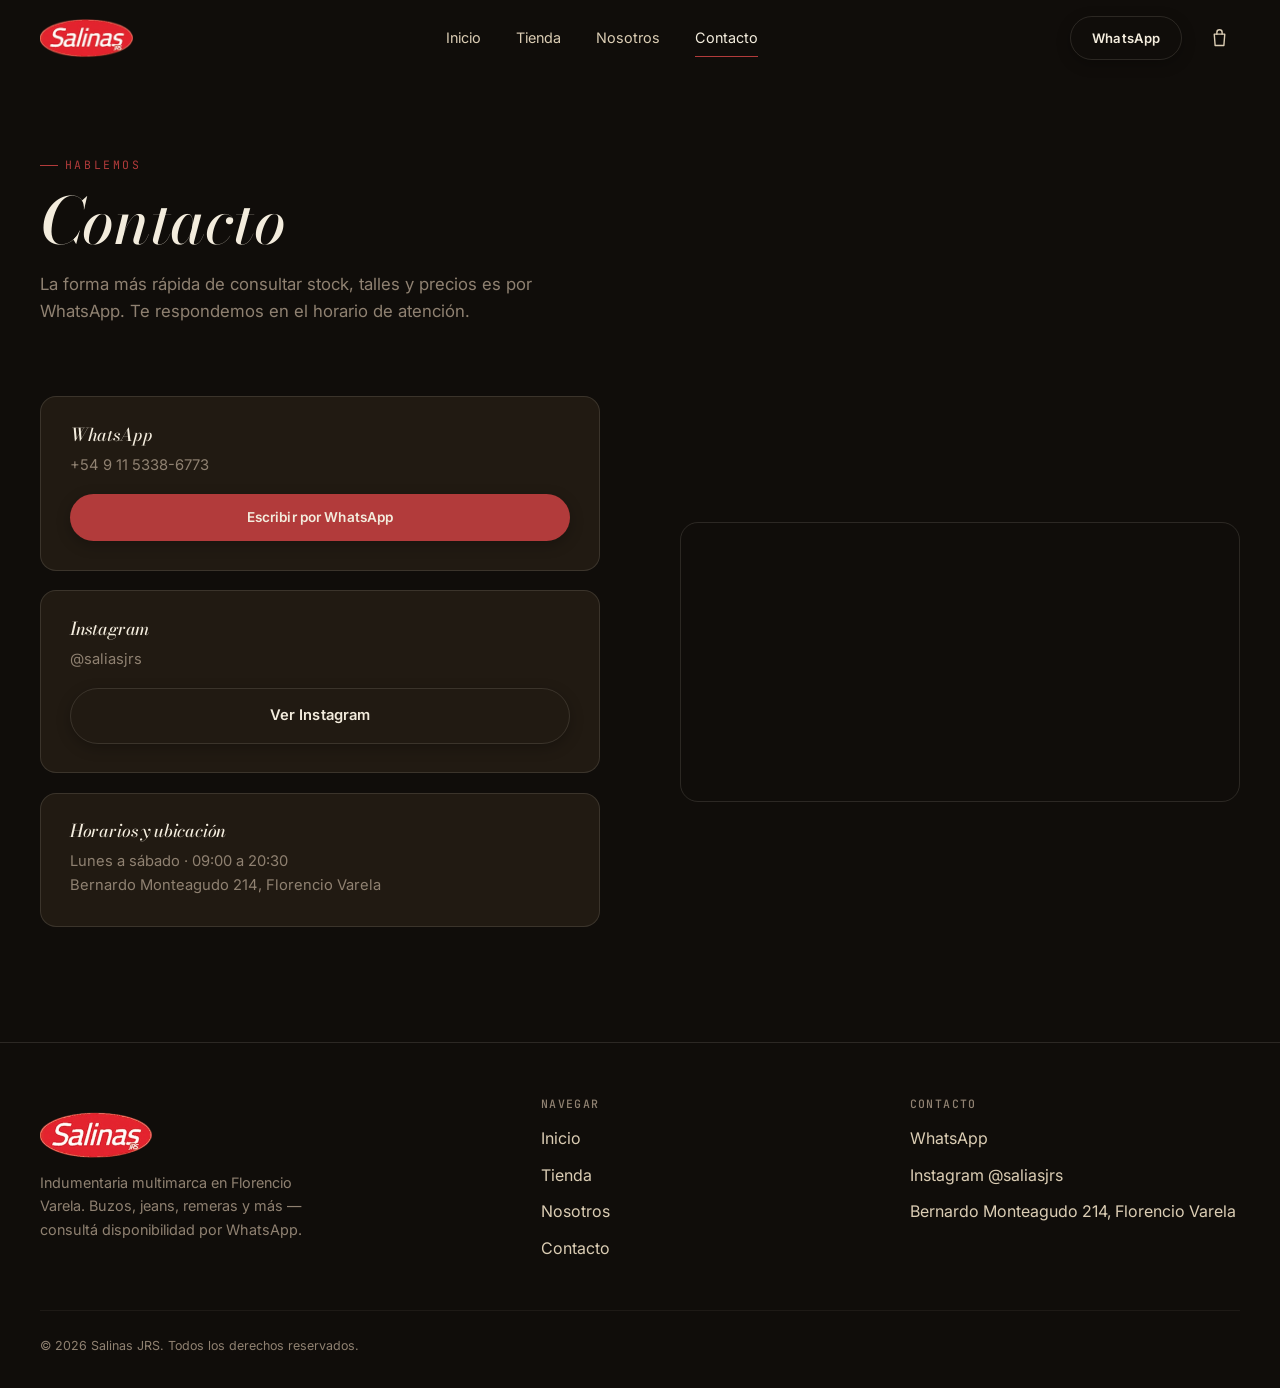
==== commit 2e214b0a: "Add files via upload" ====
--- a/contacto.html
+++ b/contacto.html
@@ -1,153 +1,150 @@
-<!doctype html>
-<html lang="es">
-<head>
-<meta charset="utf-8">
-<meta name="viewport" content="width=device-width, initial-scale=1">
-<title>Contacto · Salinas JRS</title>
-<meta name="description" content="Contactá a Salinas JRS por WhatsApp o Instagram. Florencio Varela, Buenos Aires. Lunes a sábado de 09:00 a 20:30.">
-<link rel="preconnect" href="https://fonts.googleapis.com">
-<link rel="preconnect" href="https://fonts.gstatic.com" crossorigin>
-<link rel="stylesheet" href="https://fonts.googleapis.com/css2?family=Bodoni+Moda:ital,wght@0,500;1,500;1,600&family=Inter:wght@300;400;500;600&family=JetBrains+Mono:wght@400;500&display=swap">
-<link rel="stylesheet" href="styles.css?v=20260705">
-</head>
-<body>
-<a class="skip-link" href="#main">Saltar al contenido</a>
-
-<div class="splash" data-splash aria-hidden="true">
-  <div>
-    <p class="splash-mark">Salinas JRS</p>
-    <span class="splash-line"></span>
-  </div>
-</div>
-
-<div class="cursor" data-cursor-root aria-hidden="true">
-  <span class="cursor-dot"></span>
-  <span class="cursor-ring"></span>
-</div>
-
-<header class="nav">
-  <div class="container nav-inner">
-    <a href="index.html" class="nav-logo"><img src="assets/img/logo.png" alt="Salinas JRS" width="397" height="170"></a>
-    <nav class="nav-links" aria-label="Principal">
-      <a class="nav-link" href="index.html">Inicio</a>
-      <a class="nav-link" href="tienda.html">Tienda</a>
-      <a class="nav-link" href="nosotros.html">Nosotros</a>
-      <a class="nav-link is-active" href="contacto.html">Contacto</a>
-    </nav>
-    <div class="nav-actions">
-      <a class="btn btn-ghost" href="https://wa.me/5491167595053" target="_blank" rel="noopener">WhatsApp</a>
-      <button class="cart-btn" data-cart-btn aria-label="Ver carrito"><svg viewBox="0 0 24 24" fill="none" stroke="currentColor" stroke-width="1.6" stroke-linecap="round" stroke-linejoin="round"><path d="M6 7h12l-1 13H7L6 7Z"/><path d="M9 7V5a3 3 0 0 1 6 0v2"/></svg><span class="cart-badge" data-cart-badge>0</span></button>
-      <button class="nav-burger" data-nav-burger aria-label="Abrir menú"><span></span></button>
-    </div>
-  </div>
-</header>
-
-<div class="nav-mobile" data-nav-mobile aria-hidden="true">
-  <button class="nav-mobile-close" data-nav-close aria-label="Cerrar menú">CERRAR ✕</button>
-  <nav class="nav-mobile-links" aria-label="Menú móvil">
-    <a href="index.html">Inicio</a>
-    <a href="tienda.html">Tienda</a>
-    <a href="nosotros.html">Nosotros</a>
-    <a href="contacto.html">Contacto</a>
-  </nav>
-</div>
-
-<div class="cart-overlay" data-cart-overlay></div>
-<aside class="cart-drawer" data-cart-drawer aria-label="Carrito de compras">
-  <div class="cart-head">
-    <h2>Tu carrito</h2>
-    <button class="cart-close" data-cart-close aria-label="Cerrar carrito">CERRAR ✕</button>
-  </div>
-  <div class="cart-items" data-cart-items>
-    <p class="cart-empty">Todavía no agregaste productos.</p>
-  </div>
-  <div class="cart-foot">
-    <div class="cart-total">
-      <span class="cart-total-label">Total</span>
-      <span class="cart-total-value" data-cart-total>$0</span>
-    </div>
-    <button type="button" class="btn btn-whatsapp btn-block" data-cart-checkout>Finalizar pedido por WhatsApp</button>
-    <button type="button" class="btn btn-pay btn-block" data-cart-pay>Pagar con tarjeta (cuotas)</button>
-    <p class="cart-pay-error" data-cart-pay-error></p>
-    <p class="cart-pay-hint">Pago seguro con Mercado Pago</p>
-  </div>
-</aside>
-
-<main id="main">
-
-  <section class="page-header">
-    <div class="page-header-bg" aria-hidden="true"><img src="assets/img/contacto.jpg" alt=""></div>
-    <div class="container">
-      <span class="eyebrow">Hablemos</span>
-      <h1 class="page-title" style="margin-top:.8rem;">Contacto</h1>
-      <p class="section-sub" style="margin-top:1rem;">La forma más rápida de consultar stock, talles y precios es por WhatsApp. Te respondemos en el horario de atención.</p>
-    </div>
-  </section>
-
-  <section class="section" style="padding-top:1rem;" data-reveal>
-    <div class="container story">
-      <div class="story-text">
-        <div class="info-grid" style="grid-template-columns:1fr;">
-          <div class="info-card">
-            <h3>WhatsApp</h3>
-            <p style="margin-bottom:1rem;">+54 9 11 6759-5053</p>
-            <a class="btn btn-whatsapp" href="https://wa.me/5491167595053?text=Hola!%20Quiero%20hacer%20una%20consulta" target="_blank" rel="noopener">Escribir por WhatsApp</a>
-          </div>
-          <div class="info-card">
-            <h3>Instagram</h3>
-            <p style="margin-bottom:1rem;">@saliasjrs</p>
-            <a class="btn btn-ghost btn-block" href="https://instagram.com/saliasjrs" target="_blank" rel="noopener">Ver Instagram</a>
-          </div>
-          <div class="info-card">
-            <h3>Horarios y ubicación</h3>
-            <p>Lunes a sábado · 09:00 a 20:30<br>Bernardo Monteagudo 214, Florencio Varela</p>
-          </div>
-        </div>
-      </div>
-      <div>
-        <div class="map-frame">
-          <iframe src="https://www.google.com/maps/embed?origin=mfe&pb=!1m2!2m1!1sBernardo+Monteagudo+214%2C+Florencio+Varela%2C+Buenos+Aires%2C+Argentina" loading="lazy" title="Ubicación de Salinas JRS — Bernardo Monteagudo 214, Florencio Varela" referrerpolicy="no-referrer-when-downgrade"></iframe>
-        </div>
-      </div>
-    </div>
-  </section>
-
-</main>
-
-<footer class="footer">
-  <div class="container">
-    <div class="footer-grid">
-      <div class="footer-brand">
-        <p class="footer-logo"><img src="assets/img/logo.png" alt="Salinas JRS" width="397" height="170" loading="lazy"></p>
-        <p>Indumentaria multimarca en Florencio Varela. Buzos, jeans, remeras y más — consultá disponibilidad por WhatsApp.</p>
-      </div>
-      <div>
-        <h4>Navegar</h4>
-        <div class="footer-links">
-          <a href="index.html">Inicio</a>
-          <a href="tienda.html">Tienda</a>
-          <a href="nosotros.html">Nosotros</a>
-          <a href="contacto.html">Contacto</a>
-        </div>
-      </div>
-      <div>
-        <h4>Contacto</h4>
-        <div class="footer-links">
-          <a href="https://wa.me/5491167595053" target="_blank" rel="noopener">WhatsApp</a>
-          <a href="https://instagram.com/saliasjrs" target="_blank" rel="noopener">Instagram @saliasjrs</a>
-          <a href="contacto.html">Bernardo Monteagudo 214, Florencio Varela</a>
-        </div>
-      </div>
-    </div>
-    <div class="footer-bottom">
-      <span>© 2026 Salinas JRS. Todos los derechos reservados.</span>
-    </div>
-  </div>
-</footer>
-
-<script defer src="lib/gsap.min.js"></script>
-<script defer src="lib/ScrollTrigger.min.js"></script>
-<script defer src="lib/manifest.js"></script>
-<script defer src="main.js?v=20260705"></script>
-</body>
-</html>
+<!doctype html>
+<html lang="es">
+<head>
+<meta charset="utf-8">
+<meta name="viewport" content="width=device-width, initial-scale=1">
+<title>Contacto · Salinas JRS</title>
+<meta name="description" content="Contactá a Salinas JRS por WhatsApp o Instagram. Florencio Varela, Buenos Aires. Lunes a sábado de 09:00 a 20:30.">
+<link rel="preconnect" href="https://fonts.googleapis.com">
+<link rel="preconnect" href="https://fonts.gstatic.com" crossorigin>
+<link rel="stylesheet" href="https://fonts.googleapis.com/css2?family=Bodoni+Moda:ital,wght@0,500;1,500;1,600&family=Inter:wght@300;400;500;600&family=JetBrains+Mono:wght@400;500&display=swap">
+<link rel="stylesheet" href="styles.css?v=20260708">
+</head>
+<body>
+<a class="skip-link" href="#main">Saltar al contenido</a>
+
+<div class="splash" data-splash aria-hidden="true">
+  <div>
+    <p class="splash-mark">Salinas JRS</p>
+    <span class="splash-line"></span>
+  </div>
+</div>
+
+<div class="cursor" data-cursor-root aria-hidden="true">
+  <span class="cursor-dot"></span>
+  <span class="cursor-ring"></span>
+</div>
+
+<header class="nav">
+  <div class="container nav-inner">
+    <a href="index.html" class="nav-logo"><img src="assets/img/logo.png" alt="Salinas JRS" width="397" height="170"></a>
+    <nav class="nav-links" aria-label="Principal">
+      <a class="nav-link" href="index.html">Inicio</a>
+      <a class="nav-link" href="tienda.html">Tienda</a>
+      <a class="nav-link" href="nosotros.html">Nosotros</a>
+      <a class="nav-link is-active" href="contacto.html">Contacto</a>
+    </nav>
+    <div class="nav-actions">
+      <a class="btn btn-ghost" href="https://wa.me/5491153386773" target="_blank" rel="noopener">WhatsApp</a>
+      <button class="cart-btn" data-cart-btn aria-label="Ver carrito"><svg viewBox="0 0 24 24" fill="none" stroke="currentColor" stroke-width="1.6" stroke-linecap="round" stroke-linejoin="round"><path d="M6 7h12l-1 13H7L6 7Z"/><path d="M9 7V5a3 3 0 0 1 6 0v2"/></svg><span class="cart-badge" data-cart-badge>0</span></button>
+      <button class="nav-burger" data-nav-burger aria-label="Abrir menú"><span></span></button>
+    </div>
+  </div>
+</header>
+
+<div class="nav-mobile" data-nav-mobile aria-hidden="true">
+  <button class="nav-mobile-close" data-nav-close aria-label="Cerrar menú">CERRAR ✕</button>
+  <nav class="nav-mobile-links" aria-label="Menú móvil">
+    <a href="index.html">Inicio</a>
+    <a href="tienda.html">Tienda</a>
+    <a href="nosotros.html">Nosotros</a>
+    <a href="contacto.html">Contacto</a>
+  </nav>
+</div>
+
+<div class="cart-overlay" data-cart-overlay></div>
+<aside class="cart-drawer" data-cart-drawer aria-label="Carrito de compras">
+  <div class="cart-head">
+    <h2>Tu carrito</h2>
+    <button class="cart-close" data-cart-close aria-label="Cerrar carrito">CERRAR ✕</button>
+  </div>
+  <div class="cart-items" data-cart-items>
+    <p class="cart-empty">Todavía no agregaste productos.</p>
+  </div>
+  <div class="cart-foot">
+    <div class="cart-total">
+      <span class="cart-total-label">Total</span>
+      <span class="cart-total-value" data-cart-total>$0</span>
+    </div>
+    <button type="button" class="btn btn-whatsapp btn-block" data-cart-checkout>Finalizar pedido por WhatsApp</button>
+  </div>
+</aside>
+
+<main id="main">
+
+  <section class="page-header">
+    <div class="page-header-bg" aria-hidden="true"><img src="assets/img/contacto.jpg" alt=""></div>
+    <div class="container">
+      <span class="eyebrow">Hablemos</span>
+      <h1 class="page-title" style="margin-top:.8rem;">Contacto</h1>
+      <p class="section-sub" style="margin-top:1rem;">La forma más rápida de consultar stock, talles y precios es por WhatsApp. Te respondemos en el horario de atención.</p>
+    </div>
+  </section>
+
+  <section class="section" style="padding-top:1rem;" data-reveal>
+    <div class="container story">
+      <div class="story-text">
+        <div class="info-grid" style="grid-template-columns:1fr;">
+          <div class="info-card">
+            <h3>WhatsApp</h3>
+            <p style="margin-bottom:1rem;">+54 9 11 5338-6773</p>
+            <a class="btn btn-whatsapp" href="https://wa.me/5491153386773?text=Hola!%20Quiero%20hacer%20una%20consulta" target="_blank" rel="noopener">Escribir por WhatsApp</a>
+          </div>
+          <div class="info-card">
+            <h3>Instagram</h3>
+            <p style="margin-bottom:1rem;">@saliasjrs</p>
+            <a class="btn btn-ghost btn-block" href="https://instagram.com/saliasjrs" target="_blank" rel="noopener">Ver Instagram</a>
+          </div>
+          <div class="info-card">
+            <h3>Horarios y ubicación</h3>
+            <p>Lunes a sábado · 09:00 a 20:30<br>Bernardo Monteagudo 214, Florencio Varela</p>
+          </div>
+        </div>
+      </div>
+      <div>
+        <div class="map-frame">
+          <iframe src="https://www.google.com/maps/embed?origin=mfe&pb=!1m2!2m1!1sBernardo+Monteagudo+214%2C+Florencio+Varela%2C+Buenos+Aires%2C+Argentina" loading="lazy" title="Ubicación de Salinas JRS — Bernardo Monteagudo 214, Florencio Varela" referrerpolicy="no-referrer-when-downgrade"></iframe>
+        </div>
+      </div>
+    </div>
+  </section>
+
+</main>
+
+<footer class="footer">
+  <div class="container">
+    <div class="footer-grid">
+      <div class="footer-brand">
+        <p class="footer-logo"><img src="assets/img/logo.png" alt="Salinas JRS" width="397" height="170" loading="lazy"></p>
+        <p>Indumentaria multimarca en Florencio Varela. Buzos, jeans, remeras y más — consultá disponibilidad por WhatsApp.</p>
+      </div>
+      <div>
+        <h4>Navegar</h4>
+        <div class="footer-links">
+          <a href="index.html">Inicio</a>
+          <a href="tienda.html">Tienda</a>
+          <a href="nosotros.html">Nosotros</a>
+          <a href="contacto.html">Contacto</a>
+        </div>
+      </div>
+      <div>
+        <h4>Contacto</h4>
+        <div class="footer-links">
+          <a href="https://wa.me/5491153386773" target="_blank" rel="noopener">WhatsApp</a>
+          <a href="https://instagram.com/saliasjrs" target="_blank" rel="noopener">Instagram @saliasjrs</a>
+          <a href="contacto.html">Bernardo Monteagudo 214, Florencio Varela</a>
+        </div>
+      </div>
+    </div>
+    <div class="footer-bottom">
+      <span>© 2026 Salinas JRS. Todos los derechos reservados.</span>
+    </div>
+  </div>
+</footer>
+
+<script defer src="lib/gsap.min.js"></script>
+<script defer src="lib/ScrollTrigger.min.js"></script>
+<script defer src="lib/manifest.js?v=20260709"></script>
+<script defer src="main.js?v=20260708"></script>
+</body>
+</html>
--- a/styles.css
+++ b/styles.css
@@ -365,15 +365,21 @@
   display: flex; flex-direction: column;
 }
 .product-media { position: relative; aspect-ratio: 3/4; overflow: hidden; background: var(--bg-4); }
-.product-img { position: absolute; inset: 0; width: 100%; height: 100%; object-fit: cover; transition: opacity .6s var(--ease-soft), transform .8s var(--ease-soft); }
-.product-img.img-b { opacity: 0; }
-.product-card:hover .product-img.img-a { transform: scale(1.06); opacity: 0; }
-.product-card:hover .product-img.img-b { opacity: 1; transform: scale(1.06); }
+.product-img { position: absolute; inset: 0; width: 100%; height: 100%; object-fit: cover; cursor: zoom-in; transition: opacity .15s linear, transform .8s var(--ease-soft); }
+.product-card:hover .product-img { transform: scale(1.06); }
 .product-card:hover .product-media { box-shadow: inset 0 0 0 1px var(--accent-soft); }
 .product-body { padding: 1.1rem 1.1rem 1.3rem; display: flex; flex-direction: column; gap: .5rem; flex: 1; }
 .product-cat { font-family: var(--mono); font-size: .66rem; letter-spacing: .12em; text-transform: uppercase; color: var(--accent); }
 .product-name { font-size: 1.05rem; font-style: italic; }
 .product-price { font-family: var(--mono); font-size: 1rem; color: var(--cream); margin-top: -.2rem; }
+.product-colors { display: flex; flex-wrap: wrap; gap: .35rem; margin-block: .3rem .1rem; }
+.color-chip {
+  font-family: var(--mono); font-size: .62rem; padding: .3rem .65rem; border: 1px solid var(--line); border-radius: 999px;
+  color: var(--cream-3); background: transparent; cursor: pointer; opacity: .65;
+  transition: opacity .25s var(--ease-out), transform .2s var(--ease-out);
+}
+.color-chip:hover { opacity: 1; }
+.color-chip.is-selected { opacity: 1; box-shadow: 0 0 0 2px var(--bg-3), 0 0 0 3px var(--cream-3); }
 .product-sizes { display: flex; flex-wrap: wrap; gap: .35rem; margin-block: .3rem .5rem; }
 .size-chip {
   font-family: var(--mono); font-size: .64rem; padding: .3rem .6rem; border: 1px solid var(--line); border-radius: 999px;
@@ -444,14 +450,30 @@
 .cart-total { display: flex; justify-content: space-between; align-items: baseline; margin-bottom: 1rem; }
 .cart-total-label { color: var(--cream-3); font-size: .85rem; }
 .cart-total-value { font-family: var(--mono); font-size: 1.3rem; color: var(--cream); }
-.btn-pay { background: var(--cream); color: var(--bg); margin-top: .7rem; }
-.btn-pay:hover { background: var(--cream-2); }
-.cart-pay-error {
-  color: var(--accent); font-size: .78rem; text-align: center; margin-top: .8rem;
-  opacity: 0; height: 0; overflow: hidden; transition: opacity .25s, height .25s;
-}
-.cart-pay-error.is-visible { opacity: 1; height: auto; }
-.cart-pay-hint { font-size: .7rem; color: var(--cream-3); text-align: center; margin-top: .6rem; }
+
+/* =============================================================
+   13b. Lightbox — ampliar fotos del producto
+   ============================================================= */
+html.lightbox-open, html.lightbox-open body { overflow: hidden; }
+.lightbox {
+  position: fixed; inset: 0; z-index: 200; background: rgba(8,6,4,.96);
+  overflow-y: auto; -webkit-overflow-scrolling: touch; overscroll-behavior: contain;
+  padding: 5rem 1.5rem 3rem;
+}
+.lightbox[hidden] { display: none !important; }
+.lightbox-gallery { display: flex; flex-direction: column; gap: 1.2rem; align-items: center; min-height: 100%; }
+.lightbox-gallery img {
+  display: block; max-width: min(720px, 94vw); width: 100%; height: auto;
+  border-radius: 8px; box-shadow: 0 20px 60px rgba(0,0,0,.6); cursor: default;
+}
+.lightbox-close {
+  position: fixed; top: 1.2rem; left: 1.2rem; z-index: 201;
+  width: 42px; height: 42px; border-radius: 50%;
+  display: grid; place-items: center; font-size: 1rem;
+  background: rgba(30,24,18,.85); border: 1px solid var(--line); color: var(--cream);
+  transition: background .2s, border-color .2s;
+}
+.lightbox-close:hover { background: var(--accent-soft); border-color: var(--accent); }
 
 /* =============================================================
    14. Story / Nosotros blocks
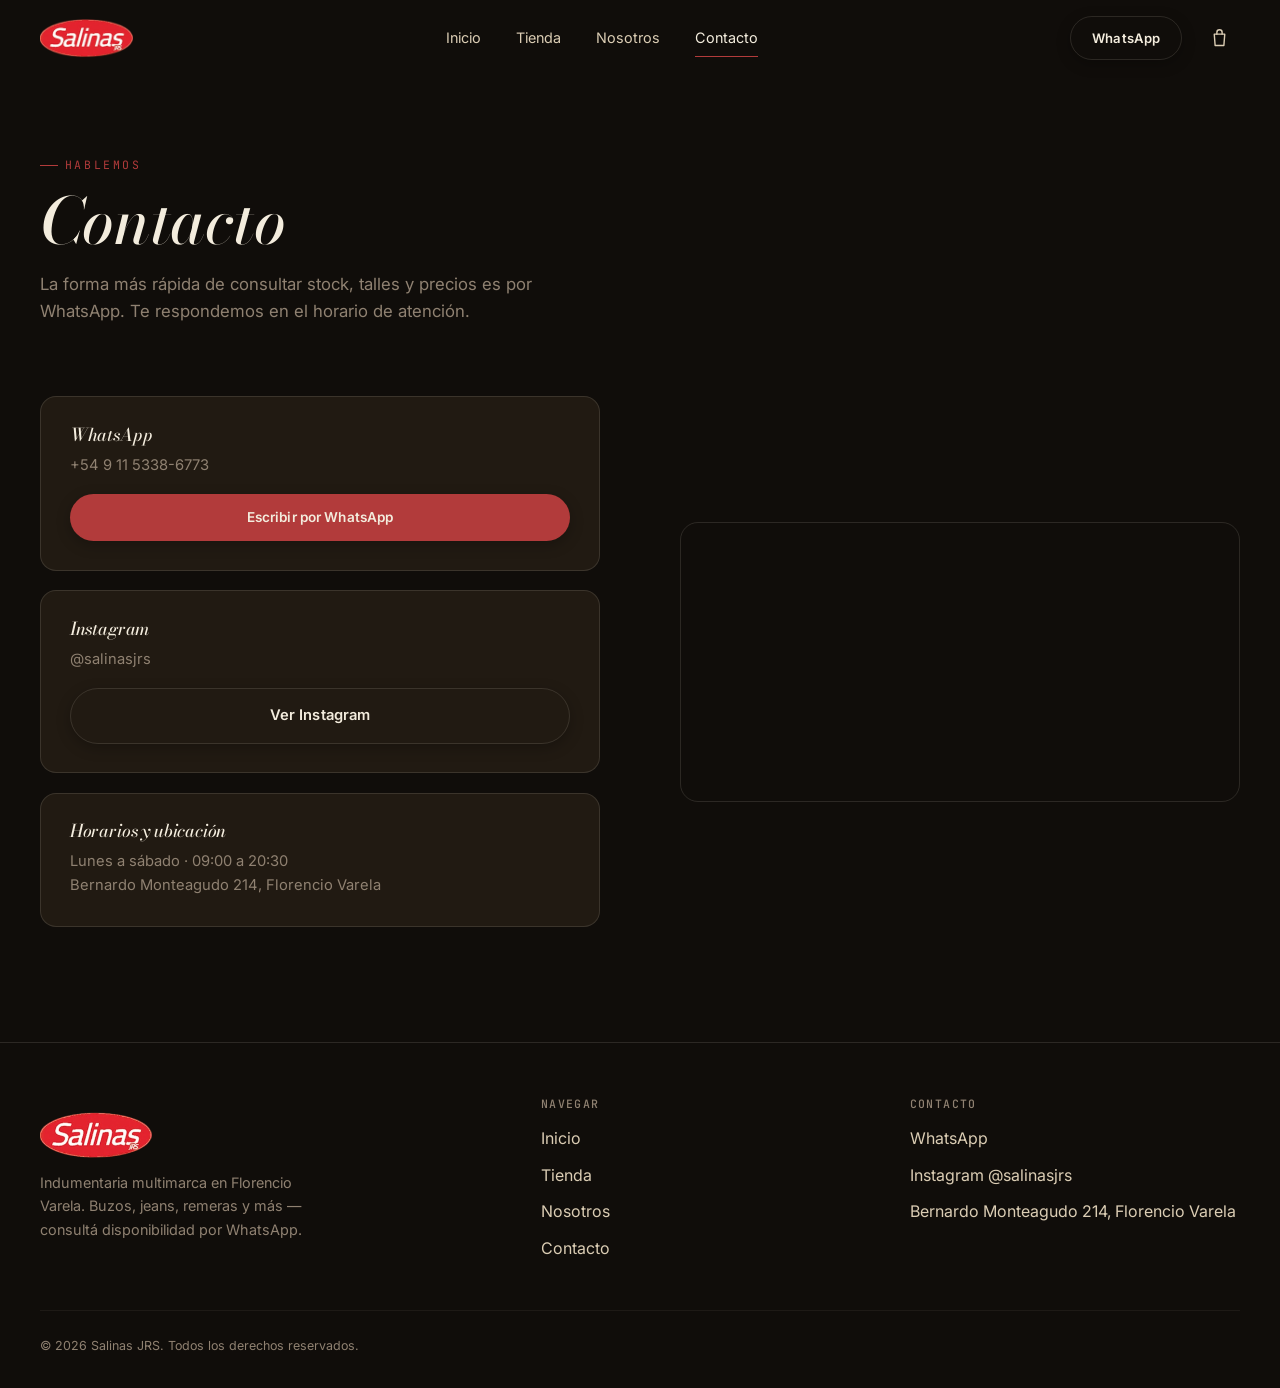
==== commit d4c94a3d: "Add files via upload" ====
--- a/contacto.html
+++ b/contacto.html
@@ -92,8 +92,8 @@
           </div>
           <div class="info-card">
             <h3>Instagram</h3>
-            <p style="margin-bottom:1rem;">@saliasjrs</p>
-            <a class="btn btn-ghost btn-block" href="https://instagram.com/saliasjrs" target="_blank" rel="noopener">Ver Instagram</a>
+            <p style="margin-bottom:1rem;">@salinasjrs</p>
+            <a class="btn btn-ghost btn-block" href="https://www.instagram.com/salinasjrs" target="_blank" rel="noopener">Ver Instagram</a>
           </div>
           <div class="info-card">
             <h3>Horarios y ubicación</h3>
@@ -131,7 +131,7 @@
         <h4>Contacto</h4>
         <div class="footer-links">
           <a href="https://wa.me/5491153386773" target="_blank" rel="noopener">WhatsApp</a>
-          <a href="https://instagram.com/saliasjrs" target="_blank" rel="noopener">Instagram @saliasjrs</a>
+          <a href="https://www.instagram.com/salinasjrs" target="_blank" rel="noopener">Instagram @salinasjrs</a>
           <a href="contacto.html">Bernardo Monteagudo 214, Florencio Varela</a>
         </div>
       </div>
@@ -144,7 +144,7 @@
 
 <script defer src="lib/gsap.min.js"></script>
 <script defer src="lib/ScrollTrigger.min.js"></script>
-<script defer src="lib/manifest.js?v=20260709"></script>
+<script defer src="lib/manifest.js?v=20260710"></script>
 <script defer src="main.js?v=20260708"></script>
 </body>
 </html>
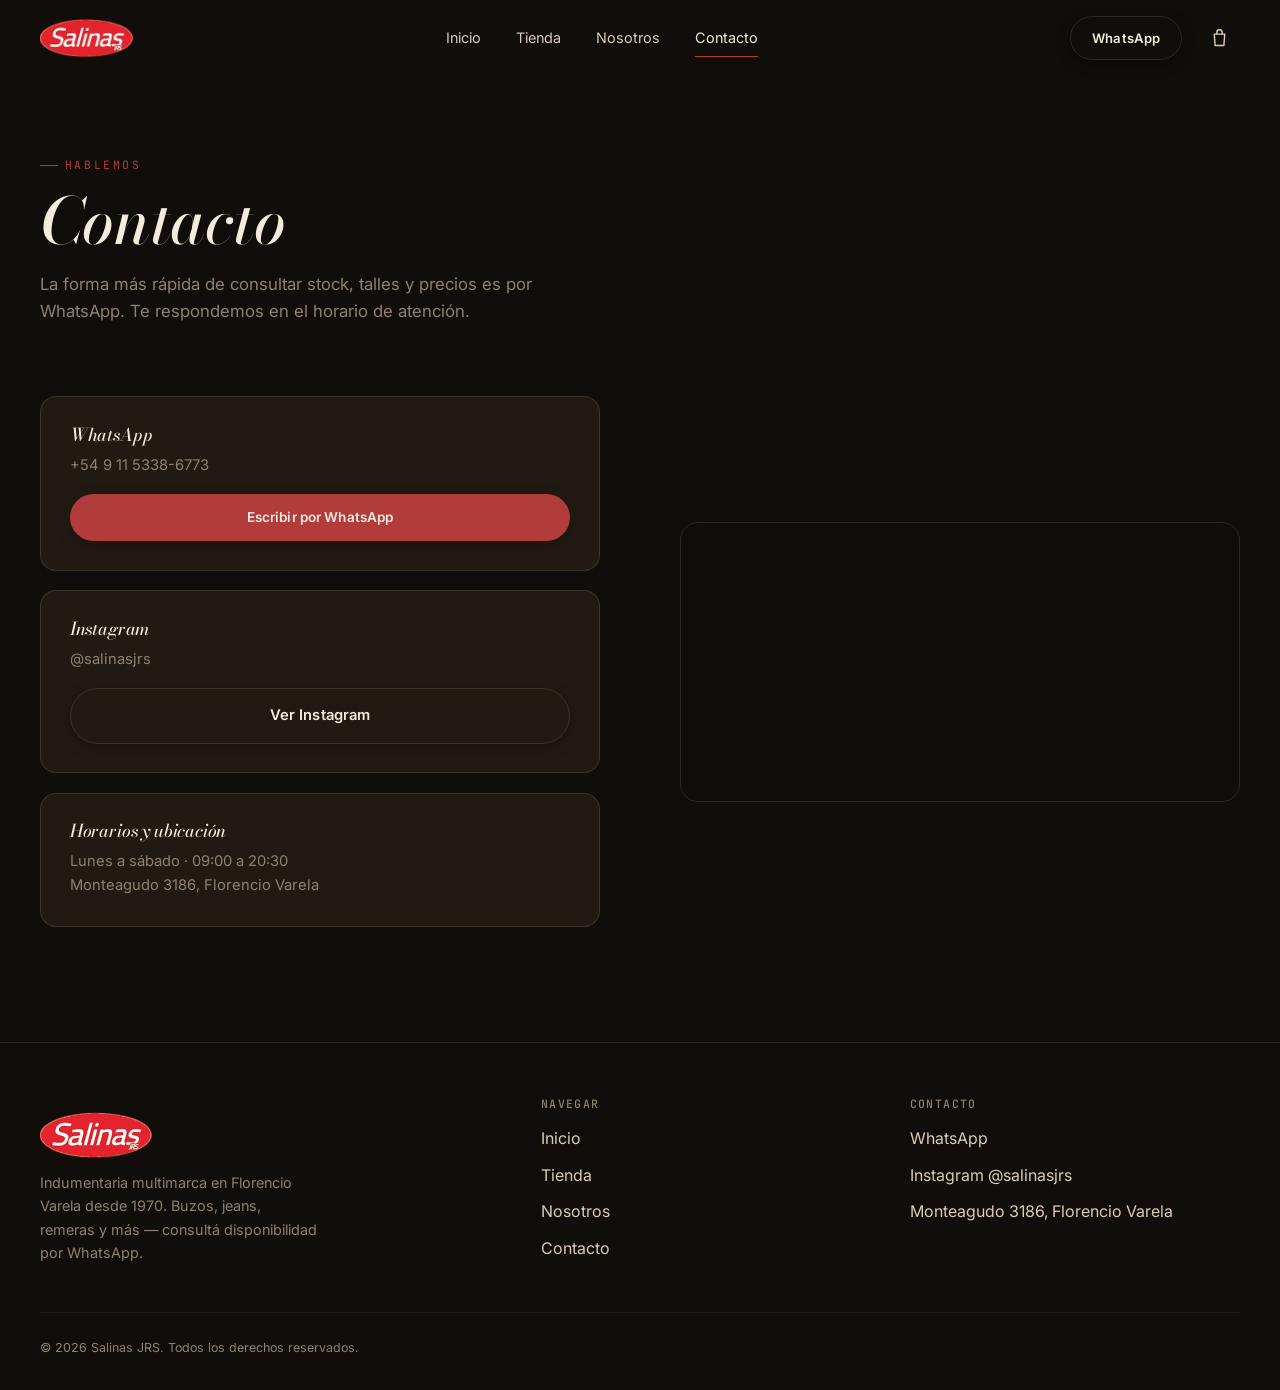
==== commit 8e086f2a: "Add files via upload" ====
--- a/contacto.html
+++ b/contacto.html
@@ -8,7 +8,7 @@
 <link rel="preconnect" href="https://fonts.googleapis.com">
 <link rel="preconnect" href="https://fonts.gstatic.com" crossorigin>
 <link rel="stylesheet" href="https://fonts.googleapis.com/css2?family=Bodoni+Moda:ital,wght@0,500;1,500;1,600&family=Inter:wght@300;400;500;600&family=JetBrains+Mono:wght@400;500&display=swap">
-<link rel="stylesheet" href="styles.css?v=20260708">
+<link rel="stylesheet" href="styles.css?v=20260916">
 </head>
 <body>
 <a class="skip-link" href="#main">Saltar al contenido</a>
@@ -97,13 +97,13 @@
           </div>
           <div class="info-card">
             <h3>Horarios y ubicación</h3>
-            <p>Lunes a sábado · 09:00 a 20:30<br>Bernardo Monteagudo 214, Florencio Varela</p>
+            <p>Lunes a sábado · 09:00 a 20:30<br>Monteagudo 3186, Florencio Varela</p>
           </div>
         </div>
       </div>
       <div>
         <div class="map-frame">
-          <iframe src="https://www.google.com/maps/embed?origin=mfe&pb=!1m2!2m1!1sBernardo+Monteagudo+214%2C+Florencio+Varela%2C+Buenos+Aires%2C+Argentina" loading="lazy" title="Ubicación de Salinas JRS — Bernardo Monteagudo 214, Florencio Varela" referrerpolicy="no-referrer-when-downgrade"></iframe>
+          <iframe src="https://www.google.com/maps/embed?origin=mfe&pb=!1m2!2m1!1sMonteagudo+3186%2C+Florencio+Varela%2C+Buenos+Aires%2C+Argentina" loading="lazy" title="Ubicación de Salinas JRS — Monteagudo 3186, Florencio Varela" referrerpolicy="no-referrer-when-downgrade"></iframe>
         </div>
       </div>
     </div>
@@ -116,7 +116,7 @@
     <div class="footer-grid">
       <div class="footer-brand">
         <p class="footer-logo"><img src="assets/img/logo.png" alt="Salinas JRS" width="397" height="170" loading="lazy"></p>
-        <p>Indumentaria multimarca en Florencio Varela. Buzos, jeans, remeras y más — consultá disponibilidad por WhatsApp.</p>
+        <p>Indumentaria multimarca en Florencio Varela desde 1970. Buzos, jeans, remeras y más — consultá disponibilidad por WhatsApp.</p>
       </div>
       <div>
         <h4>Navegar</h4>
@@ -132,7 +132,7 @@
         <div class="footer-links">
           <a href="https://wa.me/5491153386773" target="_blank" rel="noopener">WhatsApp</a>
           <a href="https://www.instagram.com/salinasjrs" target="_blank" rel="noopener">Instagram @salinasjrs</a>
-          <a href="contacto.html">Bernardo Monteagudo 214, Florencio Varela</a>
+          <a href="contacto.html">Monteagudo 3186, Florencio Varela</a>
         </div>
       </div>
     </div>
@@ -144,7 +144,7 @@
 
 <script defer src="lib/gsap.min.js"></script>
 <script defer src="lib/ScrollTrigger.min.js"></script>
-<script defer src="lib/manifest.js?v=20260710"></script>
-<script defer src="main.js?v=20260708"></script>
+<script defer src="lib/manifest.js?v=20260916"></script>
+<script defer src="main.js?v=20260916"></script>
 </body>
 </html>
--- a/styles.css
+++ b/styles.css
@@ -476,6 +476,78 @@
 .lightbox-close:hover { background: var(--accent-soft); border-color: var(--accent); }
 
 /* =============================================================
+   13c. Modal de producto (vista rápida)
+   ============================================================= */
+html.pmodal-open, html.pmodal-open body { overflow: hidden; }
+.pmodal {
+  position: fixed; inset: 0; z-index: 190;
+  display: flex; align-items: center; justify-content: center; padding: 20px;
+}
+.pmodal[hidden] { display: none !important; }
+.pmodal-backdrop {
+  position: absolute; inset: 0;
+  background: rgba(10,8,6,.62);
+  backdrop-filter: blur(8px) saturate(.9);
+  -webkit-backdrop-filter: blur(8px) saturate(.9);
+}
+.pmodal-box {
+  position: relative; z-index: 1;
+  width: min(900px, 100%); height: min(600px, 86vh);
+  background: var(--bg-2); border: 1px solid var(--line); border-radius: 16px;
+  overflow: hidden; display: grid; grid-template-columns: 1.1fr 1fr;
+  box-shadow: 0 30px 90px rgba(0,0,0,.7);
+  animation: pmodalIn .24s var(--ease-out);
+}
+@keyframes pmodalIn {
+  from { opacity: 0; transform: translateY(14px) scale(.985); }
+  to { opacity: 1; transform: none; }
+}
+.pmodal-close {
+  position: absolute; top: 12px; right: 12px; z-index: 3;
+  width: 36px; height: 36px; border-radius: 50%;
+  display: grid; place-items: center; font-size: .9rem;
+  background: rgba(20,16,12,.85); border: 1px solid var(--line); color: var(--cream);
+  transition: background .2s, border-color .2s;
+}
+.pmodal-close:hover { background: var(--accent-soft); border-color: var(--accent); }
+.pmodal-gallery { overflow-y: auto; overscroll-behavior: contain; background: var(--bg-4); }
+.pmodal-gallery img { width: 100%; display: block; cursor: zoom-in; }
+.pmodal-gallery img + img { border-top: 1px solid var(--line-soft); }
+.pmodal-noimg {
+  display: grid; place-items: center; height: 100%;
+  color: var(--cream-3); font-family: var(--mono); font-size: .72rem; letter-spacing: .1em;
+}
+.pmodal-info {
+  padding: 2rem 1.8rem; overflow-y: auto; overscroll-behavior: contain;
+  display: flex; flex-direction: column;
+}
+.pmodal-cat {
+  font-family: var(--mono); font-size: .64rem; letter-spacing: .14em;
+  text-transform: uppercase; color: var(--accent); margin-bottom: .6rem;
+}
+.pmodal-name { font-size: 1.7rem; font-style: italic; margin-bottom: .4rem; }
+.pmodal-price { font-family: var(--mono); font-size: 1.15rem; color: var(--cream); margin-bottom: 1.6rem; }
+.pmodal-block { margin-bottom: 1.3rem; }
+.pmodal-label {
+  display: block; font-family: var(--mono); font-size: .64rem; letter-spacing: .14em;
+  text-transform: uppercase; color: var(--cream-3); margin-bottom: .6rem;
+}
+.pmodal-opts { display: flex; flex-wrap: wrap; gap: .4rem; }
+.pmodal-opts .size-chip, .pmodal-opts .color-chip { padding: .45rem .85rem; font-size: .7rem; }
+.pmodal-add { margin-top: auto; padding: .95rem; }
+.pmodal-hint { font-size: .68rem; color: var(--cream-3); text-align: center; margin-top: .7rem; }
+@media (max-width: 720px) {
+  .pmodal { padding: 12px; }
+  .pmodal-box { grid-template-columns: 1fr; height: min(680px, 92vh); }
+  .pmodal-gallery { max-height: 42vh; }
+  .pmodal-info { padding: 1.4rem 1rem 1rem; }
+  .pmodal-name { font-size: 1.4rem; }
+  .pmodal-price { margin-bottom: 1.2rem; }
+  .pmodal-add { position: sticky; bottom: 0; margin-top: 1rem; }
+  .pmodal-hint { display: none; }
+}
+
+/* =============================================================
    14. Story / Nosotros blocks
    ============================================================= */
 .story {
